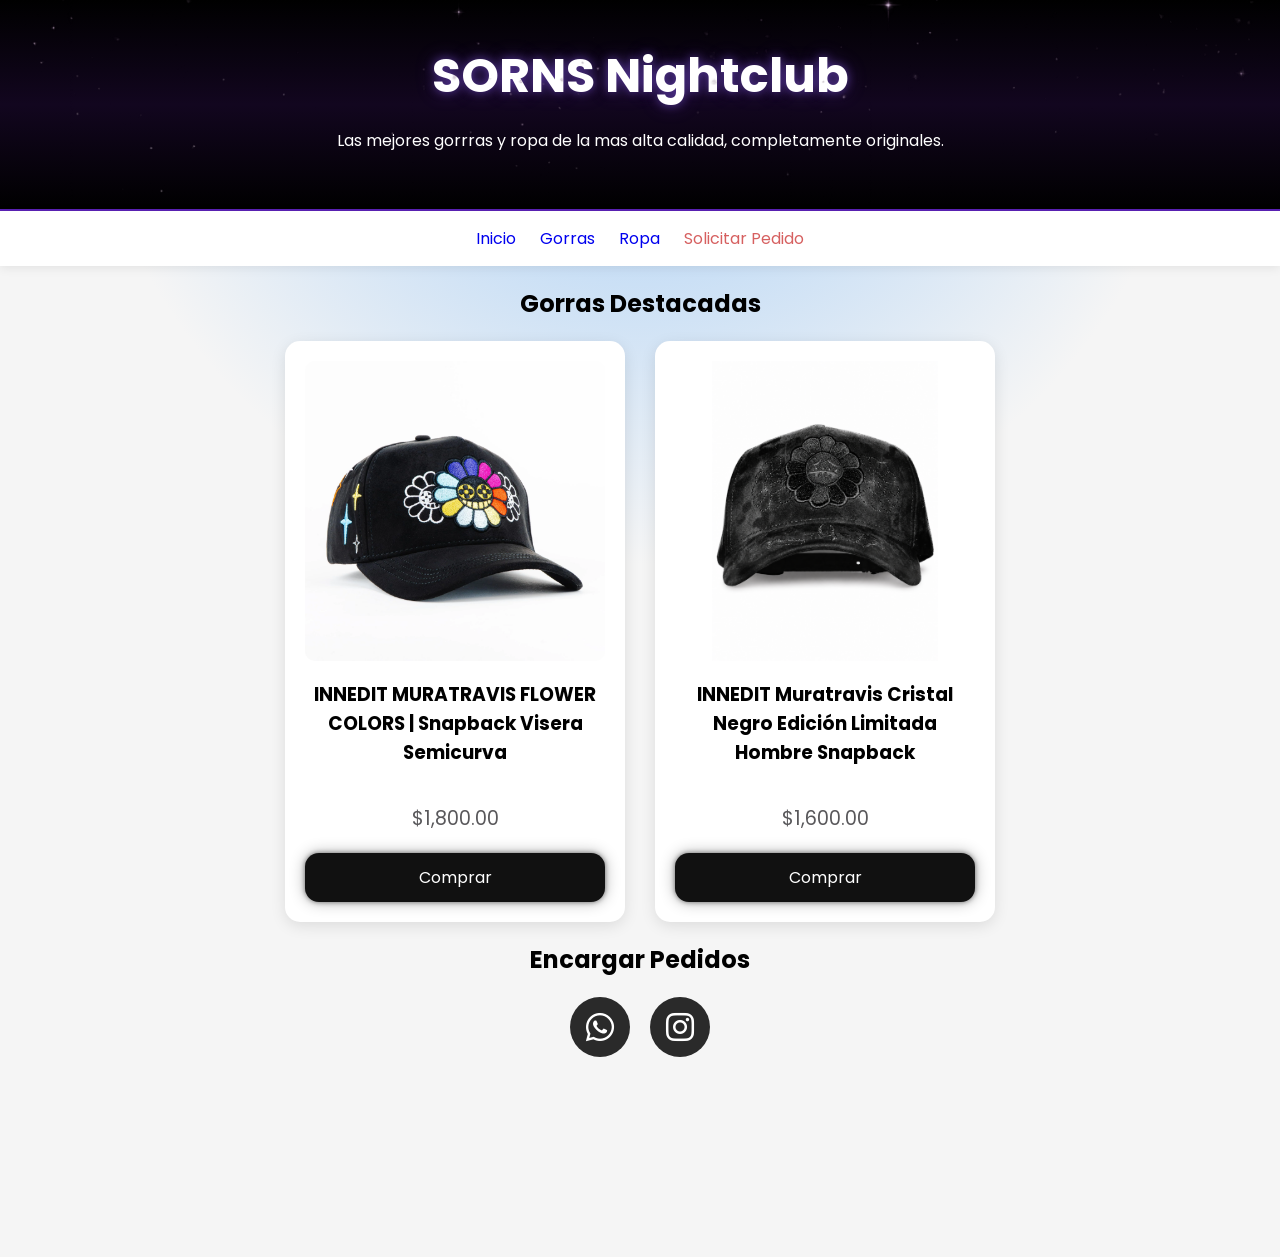
==== index.html @ 6f7561a1 "Add files via upload" ====
<!DOCTYPE html>
<html>
<head>
    
    <title>Cátalogo de Gorras y Ropa</title>
    <link rel="stylesheet" href="styles.css"> 
    <link rel="stylesheet" href="https://cdnjs.cloudflare.com/ajax/libs/font-awesome/6.5.1/css/all.min.css">
    <meta name="viewport" content="width=device-width, initial-scale=1.0">
    <link href="https://fonts.googleapis.com/css2?family=Poppins:wght@300;400;600;700&display=swap" rel="stylesheet">
</head>

<body>
    <header>
        <h1>SORNS Nightclub</h1>
        <p>Las mejores gorrras y ropa de la mas alta calidad, completamente originales.</p>
    </header>
    <nav>
    <a href="#">Inicio</a>
    <a href="#">Gorras</a>
    <a href="#">Ropa</a>
    <a href="#encargar-pedidos" class="Pedidos">Solicitar Pedido</a>
</nav>
<section>
    <h2>Gorras Destacadas</h2>
    <div class="productos">

        <div class="producto">
    
    <img src="imagenes/flowers_frontal.webp">

    <h3>INNEDIT MURATRAVIS FLOWER COLORS | Snapback Visera Semicurva</h3>

    <p class="precio">$1,800.00</p>
   <a href="flower.html" class="boton">
    Comprar
</a>
</div>
    <div class="producto">
    <img src="imagenes/crystal_black.png">

    <h3>INNEDIT Muratravis Cristal Negro Edición Limitada Hombre Snapback</h3>

    <p class="precio">$1,600.00</p>

    <a href="crystal.html" class="boton">
    Comprar
</a>
</div>
</div>
</section>
    

    <section id="encargar-pedidos">
    <h2>Encargar Pedidos</h2>
   

    <div class="redes">
        <a href="https://chat.whatsapp.com/EMXRWHgowvvIhvLs0ZWQHH" target="_blank" class="whatsapp">
            <i class="fa-brands fa-whatsapp"></i>
        </a>

        <a href="https://www.instagram.com/nightclub_09/" target="_blank" class="instagram">
            <i class="fa-brands fa-instagram"></i>
        </a>
    </div>
</section>
</div>
</section>
---- styles.css ----
body{
    font-family: Arial, sans-serif;
    margin: 0;
}

header{
    text-align: center;
    padding: 20px;
}

nav{
    text-align: center;
    padding: 15px;
}

nav a{
    margin: 10px;
    text-decoration: none;
}

section{
    text-align: center;
}

img{
    border-radius: 10px;
}
.Pedidos{
    color: rgb(214, 96, 96);
}
.redes{
    display:flex;
    gap:20px;
    justify-content:center;
    margin-top:20px;
}

.redes a{
    width:60px;
    height:60px;
    border-radius:50%;
    display:flex;
    justify-content:center;
    align-items:center;
    text-decoration:none;
    font-size:32px;

    background-color:#2a2a2a;
    color:white;

    transition:0.3s;
}

.redes a:hover{
    transform:scale(1.1);
}

.whatsapp:hover{
    background-color:#25D366;
}

.instagram:hover{
    background:linear-gradient(
        45deg,
        #f09433,
        #e6683c,
        #dc2743,
        #cc2366,
        #bc1888
    );
}


.producto img{
    width:100%;
}

.producto:hover{
    transform:translateY(-10px);
}.producto{
    width:300px;
    padding:20px;
    border-radius:15px;
    background:white;

    box-shadow:0 4px 15px rgba(0,0,0,0.1);

    transition:all 0.3s ease;
}

.producto:hover{
    transform:translateY(-10px);

    box-shadow:
        0 10px 25px rgba(0,0,0,0.2),
        0 0 25px rgba(126, 77, 243, 0.4);
}
.producto img{
    width:100%;
    height:300px;
    object-fit:contain;
    border-radius:10px;
}
.productos{
    display: flex;
    justify-content: center;
    gap: 30px;
}
.productos{
    display:flex;
    justify-content:center;
    gap:30px;
}
.producto{
    display:flex;
    flex-direction:column;

}
.boton{
    display:inline-block;
    padding:12px 25px;
    background:#111;
    color:white;
    text-decoration:none;
    border-radius:8px;

    transition:all 0.3s ease;
}

.boton:hover{
    transform:translateY(-4px) scale(1.05);

    box-shadow:0 8px 20px rgba(0,0,0,0.25);
}
.boton{
    display:inline-block;
    padding:12px 25px;
    background:#111;
    color:white;
    text-decoration:none;
    border-radius:14px;

    transition:all 0.3s ease;

    box-shadow:
        0 0 5px rgba(0,0,0,0.5),
        0 0 15px rgba(0,0,0,0.3);
}
header{
    text-align:center;
    padding:40px 20px;

    background:linear-gradient(
        180deg,
        #000000,
        #12061f,
        #000000
    );

    color:white;

    border-bottom:2px solid #5b21b6;
}
header h1{
    font-size:3rem;
    margin:0;

    text-shadow:
        0 0 10px rgba(139,92,246,0.5),
        0 0 20px rgba(139,92,246,0.3);
}
header{
    position: relative;

    text-align:center;
    padding:40px 20px;

    background:linear-gradient(
        180deg,
        #000000,
        #12061f,
        #000000
    );

    color:white;
}
header::before{
    content:"";

    position:absolute;
    top:0;
    left:0;

    width:100%;
    height:100%;

    background-image:url("../imagenes/estrellas_fondo_superior.png");
    background-size:cover;
    background-position:center;

    opacity:1;

    pointer-events:none;
}
#encargar-pedidos{
    scroll-margin-top:120px;
}
html{
    scroll-behavior: smooth;
}
#encargar-pedidos{
    scroll-margin-top:120px;
    padding-bottom:200px;
}
nav{
    position: sticky;
    top: 0;
    background-color: white;
    z-index: 1000;
}
.producto{
    position: relative;

    width: 300px;
    padding: 20px;
    border-radius: 15px;
    background: white;

    box-shadow: 0 4px 15px rgba(0,0,0,0.1);
    transition: all 0.3s ease;
}
.boton:hover{
    background: linear-gradient(
        45deg,
        #25D366,
        #bc1888
    );
}
body{
    background:
        radial-gradient(circle at top,
            rgba(139,192,246,0.8),
            transparent 40%),
        #f5f5f5;
}
nav{
    background:white;
    box-shadow:0 2px 10px rgba(0,0,0,0.08);
}
.precio{
    font-size:1.2rem;
    color:#59585b;
    
}
body{
    font-family:'Poppins', sans-serif;
}
.precio-paginas{
    font-size: 2.5rem;
    font-weight: 300;
}

.precio-paginas span{
    font-size: 1rem;
    color: gray;
}
.descripcion{
    max-width:800px;
    margin:auto;
    padding:20px;
    background:white;
    border-radius:15px;
    box-shadow:0 4px 15px rgba(0,0,0,0.1);
    
}
.volver{
    display:inline-block;
    margin:20px;
    text-decoration:none;
    color:#8b5cf6;
    font-weight:bold;
}
.volver-boton{
    display:inline-block;

    padding:12px 25px;

    background:#111;
    color:white;

    text-decoration:none;

    border-radius:12px;

    font-weight:600;

    transition:all 0.3s ease;

    box-shadow:
        0 4px 15px rgba(0,0,0,0.15);
}

.volver-boton:hover{
    transform:translateY(-3px);

    background:linear-gradient(
        45deg,
        #6d28d9,
        #8b5cf6
    );

    box-shadow:
        0 0 20px rgba(139,92,246,0.4);
}
.volver-container{
    margin:40px 0 0 20px;
    text-align:left;
}

.volver-boton{
    display:inline-block;
    padding:12px 30px;
}
.galeria-producto{
    display:flex;
    align-items:flex-start;
    justify-content:center;
    gap:25px;

    width:100%;
    max-width:1400px;
    margin:40px auto 0;
    padding:0 20px;
}

.miniaturas{
    display:flex;
    flex-direction:column;
    gap:12px;
    width:120px;
}

.miniaturas img{
    width:100%;
    height:100px;
    object-fit:cover;
    cursor:pointer;
    border-radius:12px;
}

.foto-principal{
    width:650px;
    height:650px;

    object-fit:contain;

    background:white;

    border-radius:15px;

    box-shadow:0 4px 15px rgba(0,0,0,0.1);
}
.galeria-producto{
    display:flex;
    gap:15px;
    justify-content:center;
    align-items:flex-start;
}
.info-abajo{
    display:flex;

    justify-content:center;

    align-items:flex-start;

    gap:50px;

    margin-top:40px;
}

.info-producto{
    width:400px;
    margin-left:30px;
}
.descripcion{
    width:600px;

    background:white;

    padding:25px;

    border-radius:15px;

    box-shadow:0 4px 15px rgba(0,0,0,0.1);
}
.nombre-gorras{
     width:100%;
    padding-left:30px;

    white-space: nowrap;
}
.crystal{
    height:561px;
}
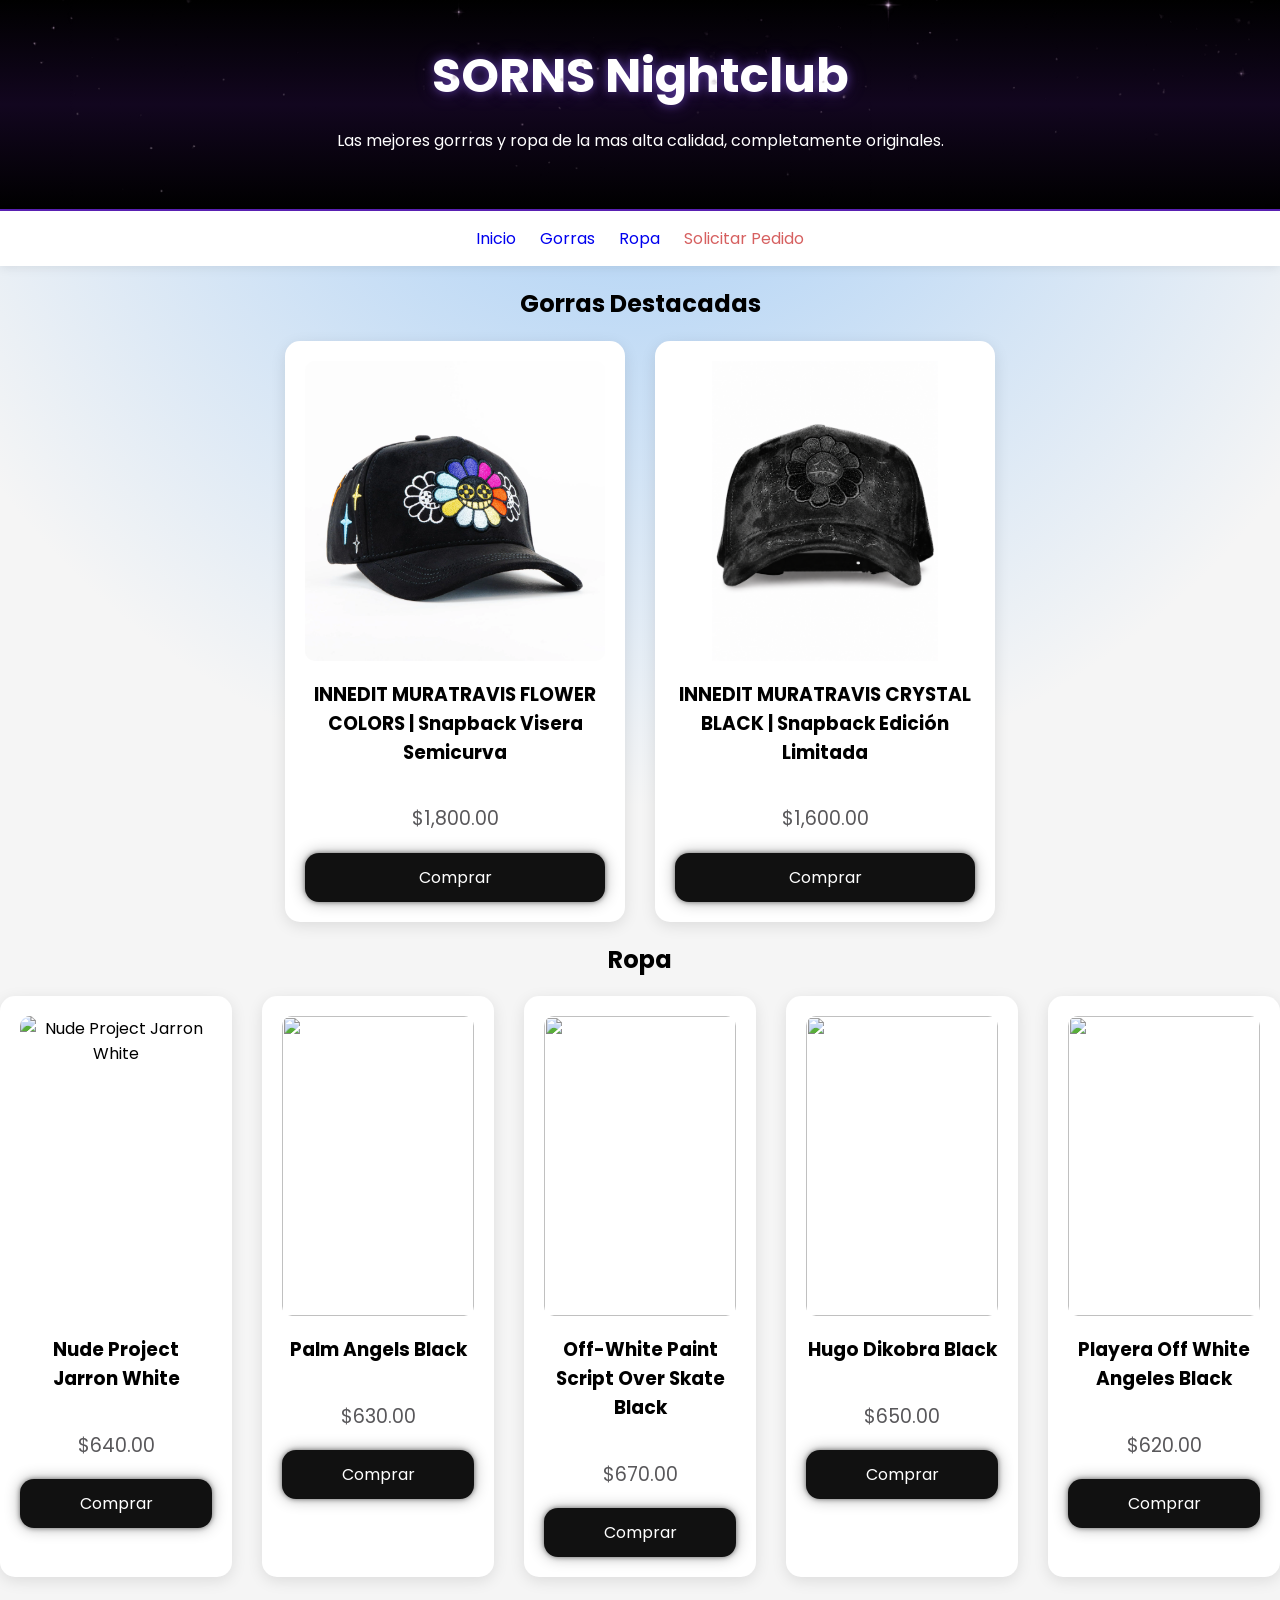
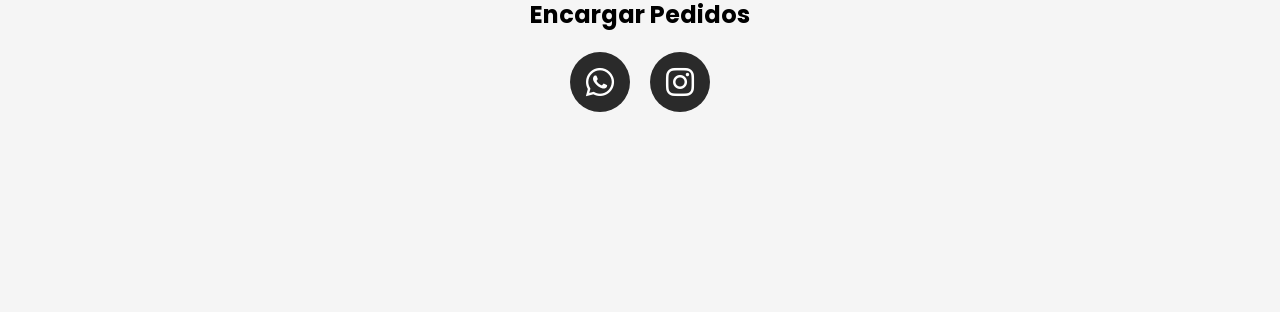
==== commit 8aee9477: "Update index.html" ====
--- a/index.html
+++ b/index.html
@@ -38,7 +38,7 @@
     <div class="producto">
     <img src="imagenes/crystal_black.png">
 
-    <h3>INNEDIT Muratravis Cristal Negro Edición Limitada Hombre Snapback</h3>
+    <h3>INNEDIT MURATRAVIS CRYSTAL BLACK | Snapback Edición Limitada </h3>
 
     <p class="precio">$1,600.00</p>
 
@@ -47,6 +47,83 @@
 </a>
 </div>
 </div>
+</section>
+<section>
+    <h2>Ropa</h2>
+
+    <div class="productos">
+
+        <div class="producto">
+            <img src="imagenes/Camisa1_frontal.png" alt="Nude Project Jarron White">
+
+            <h3>Nude Project Jarron White</h3>
+
+            <p class="precio">$640.00</p>
+
+            <a href="nude-proyect.html" class="boton">
+                Comprar
+            </a>
+        </div>
+
+    
+
+    <div class="producto">
+    <img src="imagenes/camisa-palm.png" alt="">
+
+    <h3>Palm Angels Black</h3>
+
+    <p class="precio">$630.00</p>
+
+    <a href="palm.html" class="boton">
+        Comprar
+    </a>
+    </div>
+
+    <div class="producto">
+    <img src="imagenes/camisa3.png" alt="">
+
+    <h3>Off-White Paint Script Over Skate Black</h3>
+
+    <p class="precio">$670.00</p>
+
+    <a href="off-white1.html" class="boton">
+        Comprar
+    </a>
+    </div>
+
+    <div class="producto">
+    <img src="imagenes/camisa4.png" alt="">
+
+    <h3>Hugo Dikobra Black</h3>
+
+    <p class="precio">$650.00</p>
+
+    <a href="cobra.html" class="boton">
+        Comprar
+    </a>
+    </div>
+
+    <div class="producto">
+    <img src="imagenes/camisa5.png" alt="">
+
+    <h3>Playera Off White Angeles Black</h3>
+
+    <p class="precio">$620.00</p>
+
+    <a href="off-white2.html" class="boton">
+        Comprar
+    </a>
+    </div>
+    </div>
+</section>
+
+
+
+</section>
+
+
+
+
 </section>
     
 
--- a/styles.css
+++ b/styles.css
@@ -194,7 +194,7 @@
     width:100%;
     height:100%;
 
-    background-image:url("../imagenes/estrellas_fondo_superior.png");
+    background-image:url("imagenes/estrellas_fondo_superior.png");
     background-size:cover;
     background-position:center;
 
@@ -362,43 +362,181 @@
 }
 .galeria-producto{
     display:flex;
-    gap:15px;
     justify-content:center;
     align-items:flex-start;
-}
+    gap:20px;
+    max-width:1400px;
+    margin:40px auto;
+    padding:0 20px;
+    box-sizing:border-box;
+}
+
+.miniaturas{
+    display:flex;
+    flex-direction:column;
+    gap:12px;
+    width:120px;
+}
+
+.miniaturas img{
+    width:100%;
+    height:100px;
+    object-fit:cover;
+    cursor:pointer;
+    border-radius:12px;
+}
+
+.foto-principal{
+    width:650px;
+    height:650px;
+    object-fit:contain;
+    background:white;
+    border-radius:15px;
+    box-shadow:0 4px 15px rgba(0,0,0,0.1);
+}
+
+
+.crystal{
+    height:561px;
+}
+
+
+.nombre-gorras{
+    width:90%;
+    margin:20px auto;
+    padding:0 15px;
+    white-space:normal;
+    word-wrap:break-word;
+}
+
+
+
 .info-abajo{
     display:flex;
-
     justify-content:center;
-
     align-items:flex-start;
-
     gap:50px;
-
     margin-top:40px;
 }
 
 .info-producto{
     width:400px;
-    margin-left:30px;
-}
+}
+
 .descripcion{
     width:600px;
-
     background:white;
-
     padding:25px;
-
     border-radius:15px;
-
     box-shadow:0 4px 15px rgba(0,0,0,0.1);
 }
-.nombre-gorras{
-     width:100%;
-    padding-left:30px;
-
-    white-space: nowrap;
-}
-.crystal{
-    height:561px;
-}+
+/* ===== BOTON VOLVER ===== */
+
+.volver-container{
+    margin:40px 0 0 20px;
+    text-align:left;
+}
+
+.volver-boton{
+    display:inline-block;
+    padding:12px 30px;
+    background:#111;
+    color:white;
+    text-decoration:none;
+    border-radius:12px;
+    font-weight:600;
+    transition:.3s;
+}
+
+.volver-boton:hover{
+    background:linear-gradient(
+        45deg,
+        #6d28d9,
+        #8b5cf6
+    );
+
+    transform:translateY(-3px);
+}
+
+
+html,
+body{
+    overflow-x:hidden;
+    max-width:100%;
+}
+
+@media (max-width:768px){
+
+    .nombre-gorras{
+        width:95%;
+        font-size:1.6rem;
+        margin:20px auto;
+    }
+
+    .galeria-producto{
+        flex-direction:column;
+        align-items:center;
+        padding:0 10px;
+    }
+
+    .miniaturas{
+        flex-direction:row;
+        width:100%;
+        overflow-x:auto;
+        justify-content:flex-start;
+    }
+
+    .miniaturas img{
+        width:70px;
+        height:70px;
+        flex-shrink:0;
+    }
+
+    .foto-principal{
+        width:95%;
+        height:auto;
+    }
+
+    .crystal{
+        height:auto;
+    }
+
+    .info-abajo{
+        flex-direction:column;
+        align-items:center;
+        gap:20px;
+    }
+
+    .info-producto,
+    .descripcion{
+        width:90%;
+    }
+
+    .precio-paginas{
+        font-size:2rem;
+    }
+
+    .volver-container{
+        text-align:center;
+        margin:30px 0;
+    }
+
+    header h1{
+        font-size:2rem;
+    }
+
+    header p{
+        font-size:0.9rem;
+    }
+
+    .productos{
+        flex-direction:column;
+        align-items:center;
+    }
+
+    .producto{
+        width:90%;
+        max-width:350px;
+    }
+}
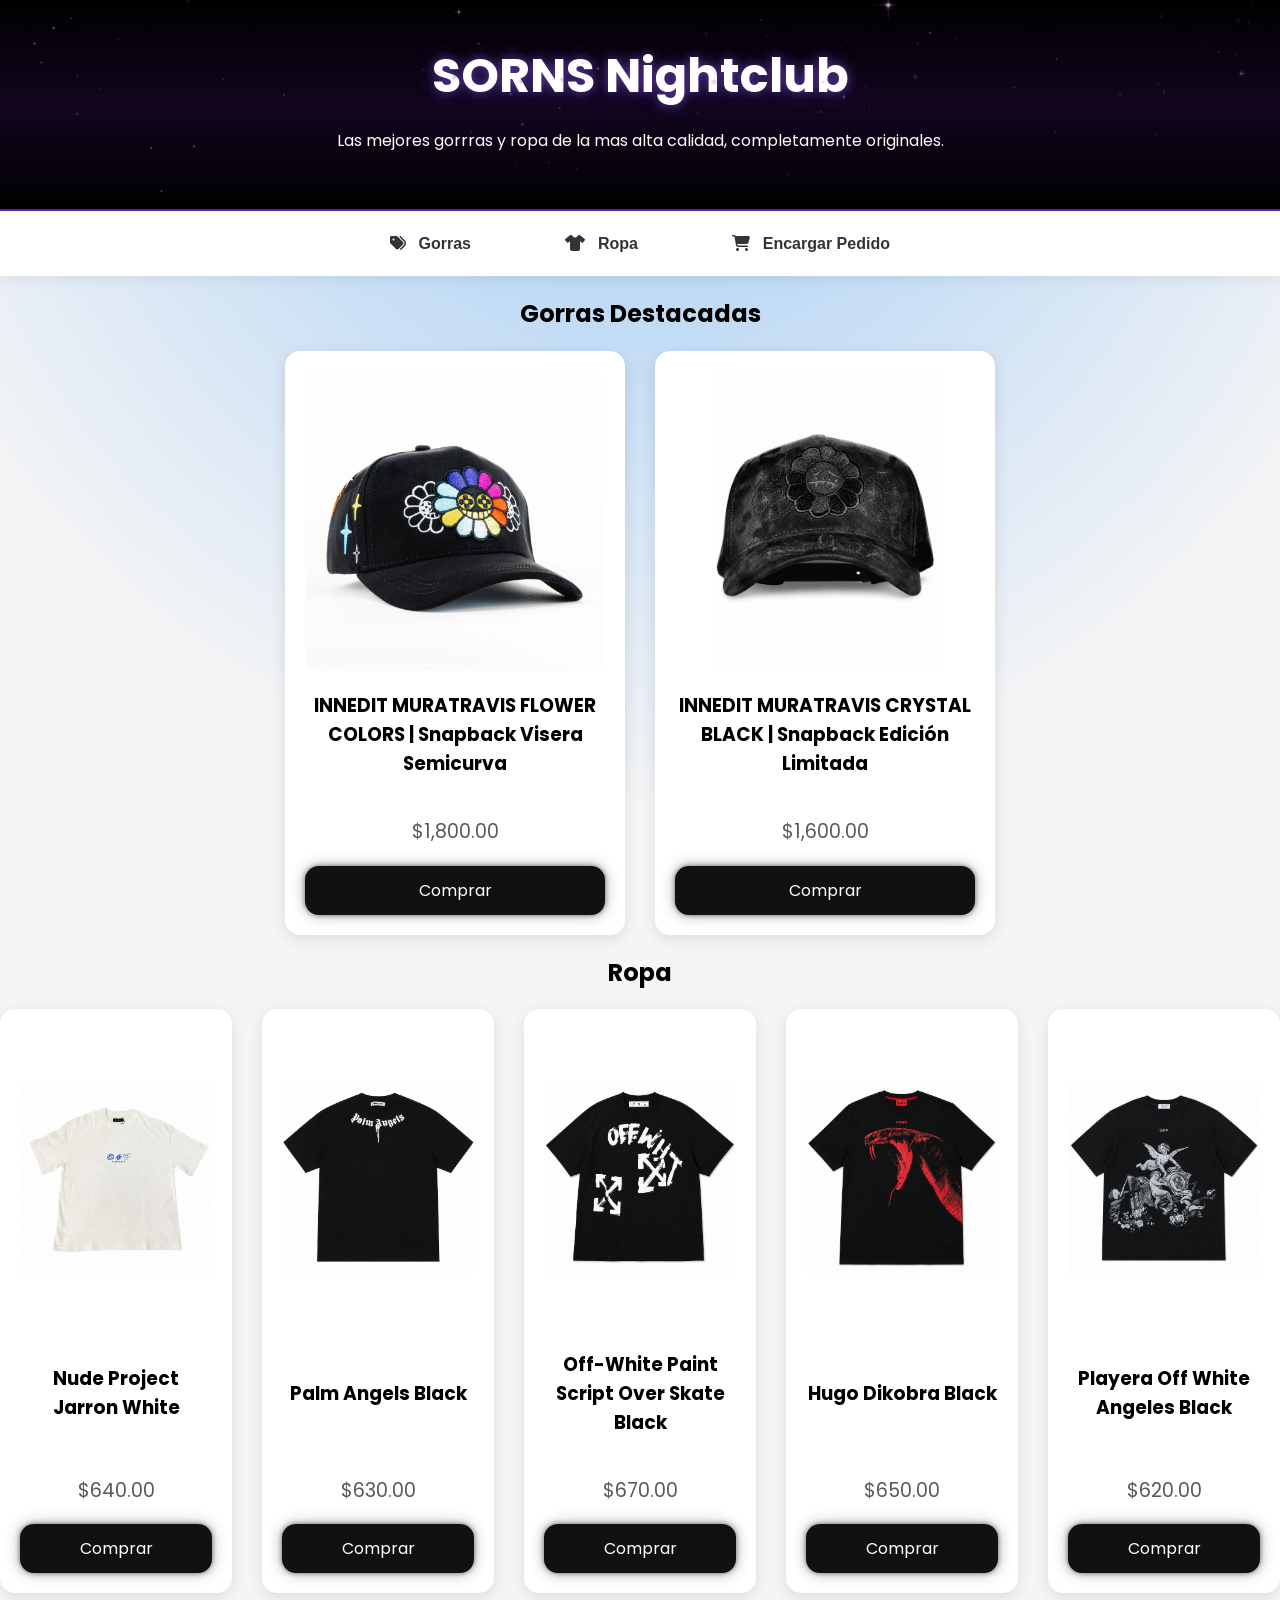
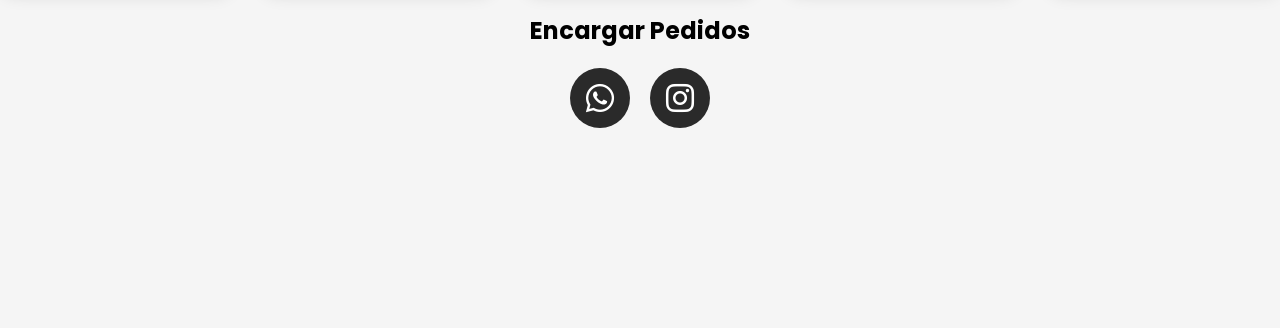
==== commit cdd3f85e: "Update index.html" ====
--- a/index.html
+++ b/index.html
@@ -2,7 +2,7 @@
 <html>
 <head>
     
-    <title>Cátalogo de Gorras y Ropa</title>
+    <title>Snors Nigth Club</title>
     <link rel="stylesheet" href="styles.css"> 
     <link rel="stylesheet" href="https://cdnjs.cloudflare.com/ajax/libs/font-awesome/6.5.1/css/all.min.css">
     <meta name="viewport" content="width=device-width, initial-scale=1.0">
@@ -14,13 +14,21 @@
         <h1>SORNS Nightclub</h1>
         <p>Las mejores gorrras y ropa de la mas alta calidad, completamente originales.</p>
     </header>
-    <nav>
-    <a href="#">Inicio</a>
-    <a href="#">Gorras</a>
-    <a href="#">Ropa</a>
-    <a href="#encargar-pedidos" class="Pedidos">Solicitar Pedido</a>
+
+<nav>
+   <a href="#Gorras-destacadas">
+        <i class="fa-solid fa-tags"></i></i> Gorras
+    </a>
+
+    <a href="#seccion-ropa">
+        <i class="fa-solid fa-shirt"></i> Ropa
+    </a>
+
+    <a href="#encargar-pedidos">
+        <i class="fa-solid fa-cart-shopping"></i> Encargar Pedido
+    </a>
 </nav>
-<section>
+<section id="Gorras-destacadas">
     <h2>Gorras Destacadas</h2>
     <div class="productos">
 
@@ -48,7 +56,7 @@
 </div>
 </div>
 </section>
-<section>
+<section id="seccion-ropa">
     <h2>Ropa</h2>
 
     <div class="productos">
--- a/styles.css
+++ b/styles.css
@@ -26,7 +26,13 @@
     border-radius: 10px;
 }
 .Pedidos{
-    color: rgb(214, 96, 96);
+    color: rgb(22, 66, 143);
+}
+.Ropa{
+    color: rgb(22, 66, 143);
+}
+.GorrasIn{
+    color: rgb(22, 66, 143);
 }
 .redes{
     display:flex;
@@ -539,4 +545,72 @@
         width:90%;
         max-width:350px;
     }
-}
+} 
+.producto h3{
+    height: 90px;
+    display: flex;
+    align-items: center;
+    justify-content: center;
+}
+.producto{
+    display: flex;
+    flex-direction: column;
+}
+
+.boton{
+    margin-top: auto;
+}
+nav{
+    background:white;
+    box-shadow:0 2px 15px rgba(0,0,0,0.08);
+    padding:20px;
+}
+
+nav a{
+    text-decoration:none;
+    color:#333;
+    font-weight:600;
+    margin:0 25px;
+    padding:10px 20px;
+    border-radius:10px;
+    transition:0.3s;
+}
+
+nav a:hover{
+    background:#8b5cf6;
+    color:white;
+}
+nav a{
+    text-decoration:none;
+    color:#333;
+    font-weight:600;
+    margin:0 25px;
+}
+
+nav i{
+    margin-right:8px;
+}
+@media (max-width:768px){
+
+    nav{
+        display:flex;
+        justify-content:center;
+        align-items:center;
+        gap:15px;
+        flex-wrap:wrap;
+        padding:15px 10px;
+    }
+
+    nav a{
+        font-size:0.9rem;
+        margin:0;
+        padding:10px 15px;
+    }
+
+    nav i{
+        margin-right:5px;
+    }
+}
+*{
+    -webkit-tap-highlight-color: transparent;
+}
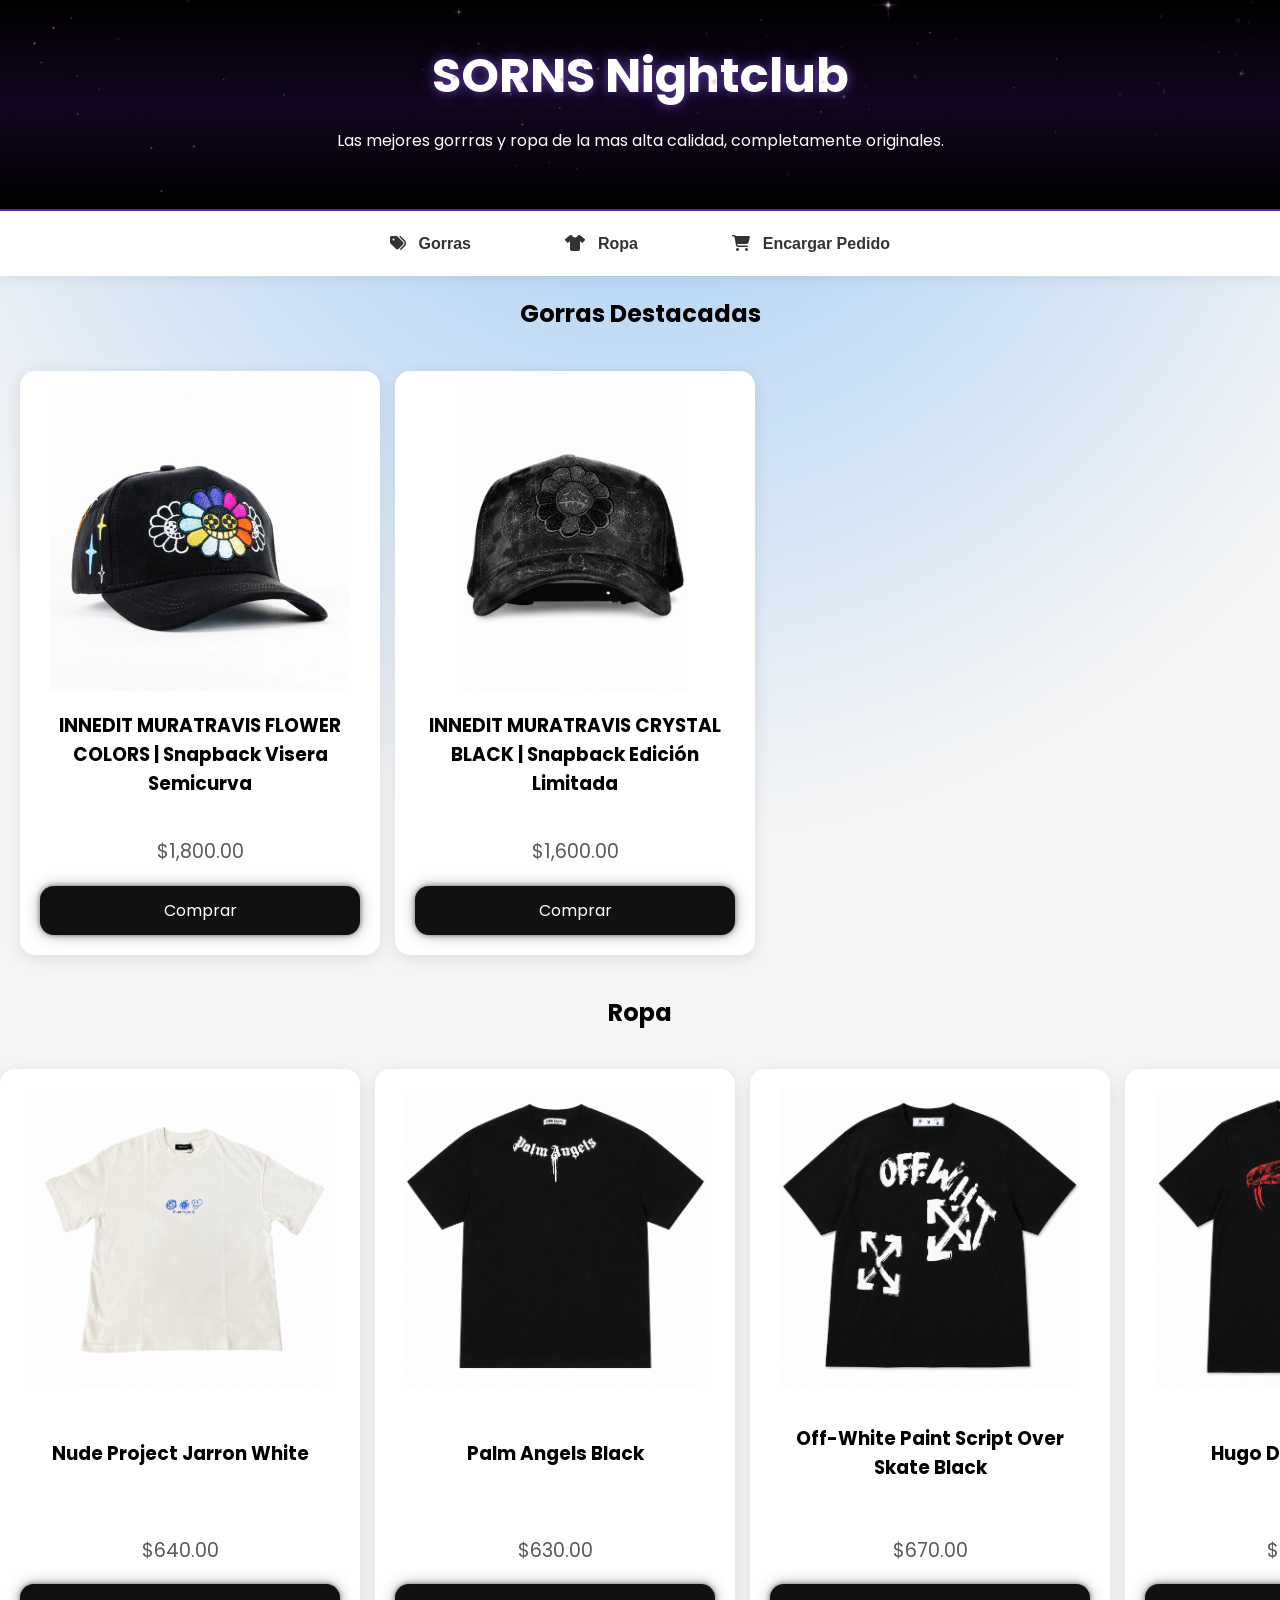
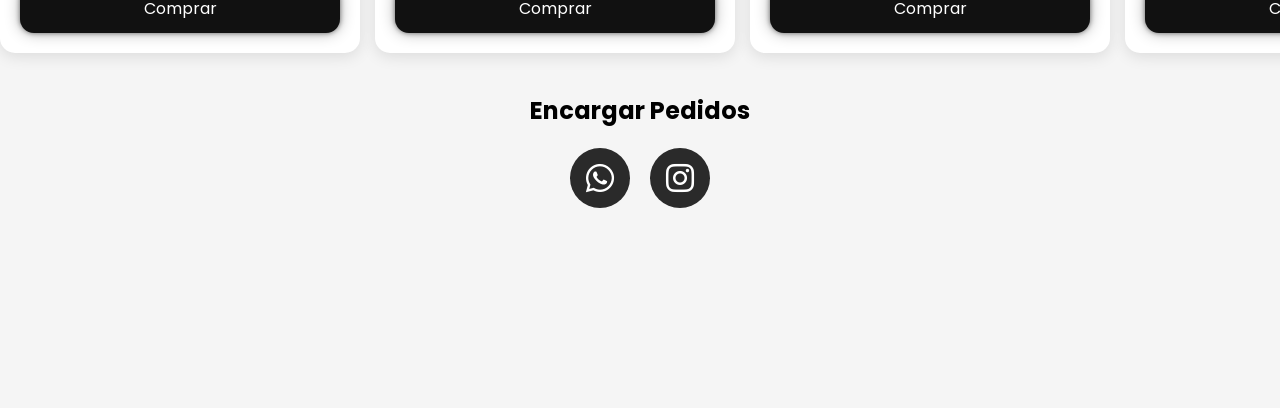
==== commit dd6fcfef: "Update index.html" ====
--- a/index.html
+++ b/index.html
@@ -7,6 +7,7 @@
     <link rel="stylesheet" href="https://cdnjs.cloudflare.com/ajax/libs/font-awesome/6.5.1/css/all.min.css">
     <meta name="viewport" content="width=device-width, initial-scale=1.0">
     <link href="https://fonts.googleapis.com/css2?family=Poppins:wght@300;400;600;700&display=swap" rel="stylesheet">
+    
 </head>
 
 <body>
@@ -17,7 +18,7 @@
 
 <nav>
    <a href="#Gorras-destacadas">
-        <i class="fa-solid fa-tags"></i></i> Gorras
+        <i class="fa-solid fa-tags"></i> Gorras
     </a>
 
     <a href="#seccion-ropa">
@@ -124,20 +125,12 @@
     </div>
     </div>
 </section>
-
-
-
 </section>
-
-
-
-
 </section>
     
 
-    <section id="encargar-pedidos">
+  <section id="encargar-pedidos">
     <h2>Encargar Pedidos</h2>
-   
 
     <div class="redes">
         <a href="https://chat.whatsapp.com/EMXRWHgowvvIhvLs0ZWQHH" target="_blank" class="whatsapp">
@@ -149,5 +142,6 @@
         </a>
     </div>
 </section>
-</div>
-</section>
+
+</body>
+</html>
--- a/styles.css
+++ b/styles.css
@@ -107,16 +107,8 @@
     object-fit:contain;
     border-radius:10px;
 }
-.productos{
-    display: flex;
-    justify-content: center;
-    gap: 30px;
-}
-.productos{
-    display:flex;
-    justify-content:center;
-    gap:30px;
-}
+
+
 .producto{
     display:flex;
     flex-direction:column;
@@ -536,15 +528,7 @@
         font-size:0.9rem;
     }
 
-    .productos{
-        flex-direction:column;
-        align-items:center;
-    }
-
-    .producto{
-        width:90%;
-        max-width:350px;
-    }
+  
 } 
 .producto h3{
     height: 90px;
@@ -552,10 +536,7 @@
     align-items: center;
     justify-content: center;
 }
-.producto{
-    display: flex;
-    flex-direction: column;
-}
+
 
 .boton{
     margin-top: auto;
@@ -614,3 +595,84 @@
 *{
     -webkit-tap-highlight-color: transparent;
 }
+.talla{
+    font-size: 1.5rem;
+    color: #666;
+    font-weight: 600;
+    text-transform: uppercase;
+    margin-bottom: 5px;
+}
+
+.precio-paginas{
+    font-size: 3rem;
+    font-weight: 300;
+    margin-top: 0;
+}
+
+.precio-paginas span{
+    font-size: 1rem;
+    color: gray;
+}
+.productos{
+    
+    
+
+    
+    overflow-y:hidden;
+
+    padding:20px;
+
+    scroll-snap-type:x mandatory;
+
+    scrollbar-width:none; 
+}
+
+.productos::-webkit-scrollbar{
+    display:none; 
+}
+
+  .producto{
+    flex:0 0 320px;
+
+
+    scroll-snap-align:center;
+
+    transition:transform .3s ease,
+               box-shadow .3s ease;
+}
+.producto:hover{
+    transform:translateY(-8px) scale(1.03);
+
+    box-shadow:
+        0 12px 30px rgba(0,0,0,.18),
+        0 0 20px rgba(139,92,246,.25);
+}
+.productos{
+    
+    scroll-behavior:smooth;
+}
+.productos{
+    cursor:grab;
+}
+
+.productos:active{
+    cursor:grabbing;
+}
+.productos{
+    scroll-snap-type:x mandatory;
+    scroll-behavior:smooth;
+}
+
+.producto{
+    scroll-snap-align:start;
+}
+.productos{
+    display:flex;
+    overflow-x:auto;
+    gap:15px;
+
+   
+
+    -webkit-overflow-scrolling:auto;
+}
+
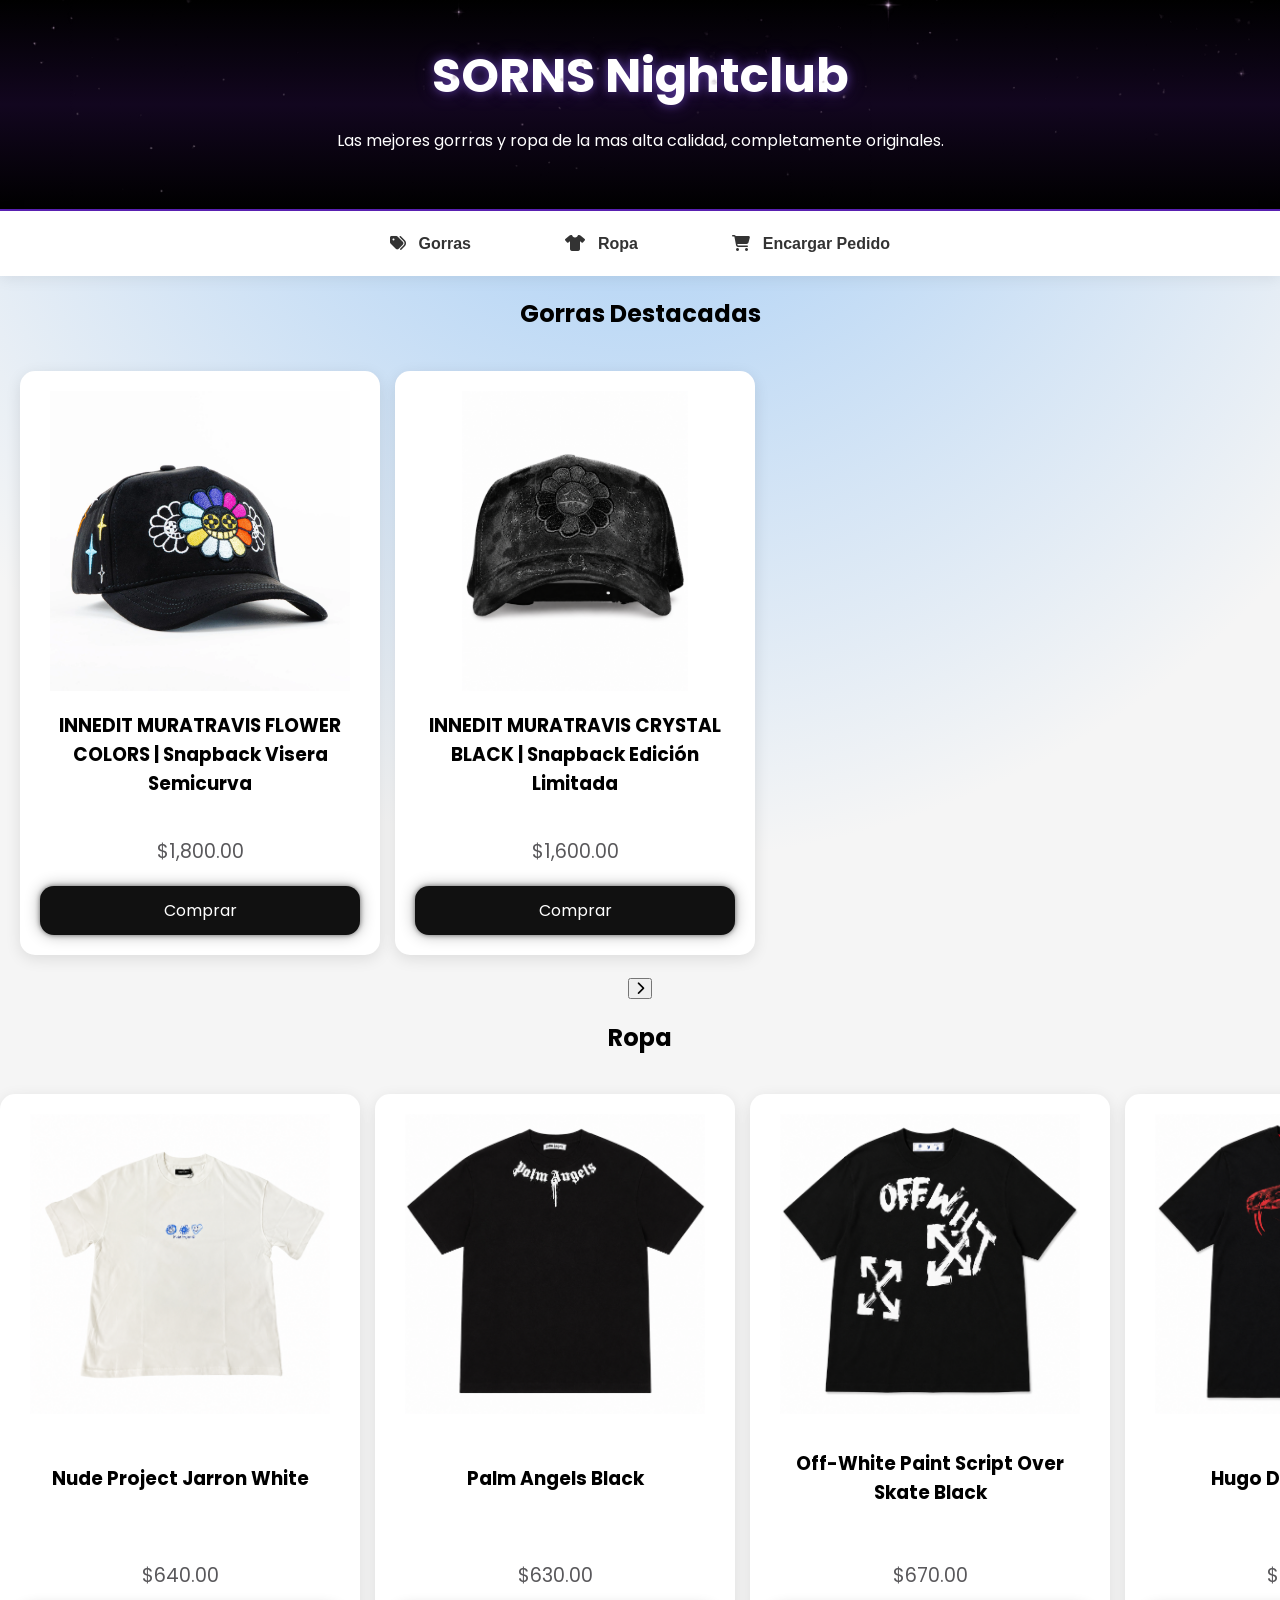
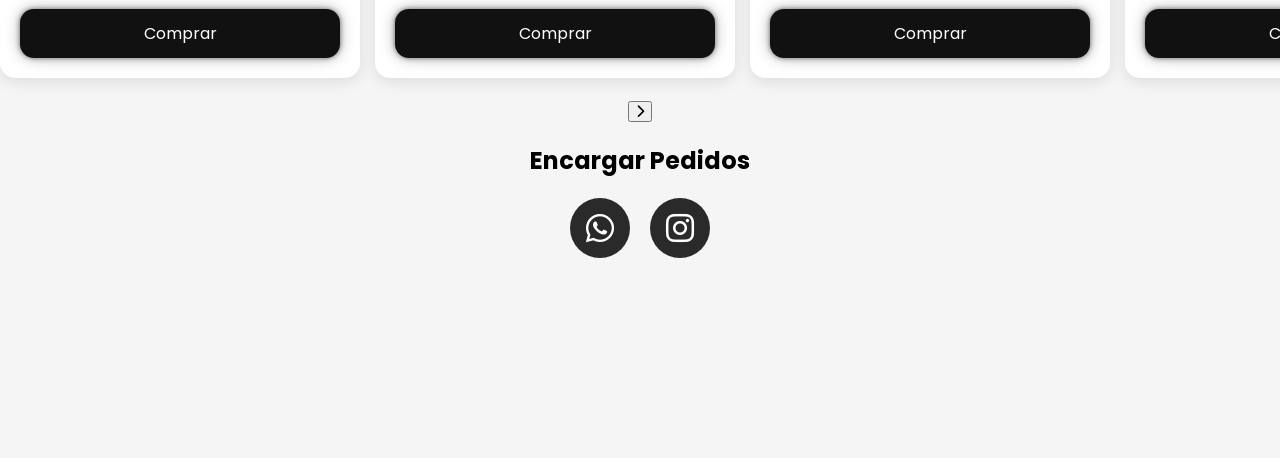
==== commit e81742ee: "Fix HTML structure and add product carousel functionality" ====
--- a/index.html
+++ b/index.html
@@ -31,6 +31,7 @@
 </nav>
 <section id="Gorras-destacadas">
     <h2>Gorras Destacadas</h2>
+    <div class="productos-carrusel">
     <div class="productos">
 
         <div class="producto">
@@ -56,10 +57,15 @@
 </a>
 </div>
 </div>
+<button class="productos-flecha" type="button" aria-label="Ver mas productos">
+    <i class="fa-solid fa-chevron-right"></i>
+</button>
+</div>
 </section>
 <section id="seccion-ropa">
     <h2>Ropa</h2>
 
+    <div class="productos-carrusel">
     <div class="productos">
 
         <div class="producto">
@@ -124,8 +130,10 @@
     </a>
     </div>
     </div>
-</section>
-</section>
+    <button class="productos-flecha" type="button" aria-label="Ver mas productos">
+        <i class="fa-solid fa-chevron-right"></i>
+    </button>
+    </div>
 </section>
     
 
@@ -143,5 +151,29 @@
     </div>
 </section>
 
+<script>
+    document.querySelectorAll(".productos-carrusel").forEach((carrusel) => {
+        const productos = carrusel.querySelector(".productos");
+        const flecha = carrusel.querySelector(".productos-flecha");
+
+        const actualizarFlecha = () => {
+            const quedaContenido = productos.scrollLeft + productos.clientWidth < productos.scrollWidth - 8;
+            flecha.classList.toggle("productos-flecha--oculta", !quedaContenido);
+            carrusel.classList.toggle("productos-carrusel--final", !quedaContenido);
+        };
+
+        flecha.addEventListener("click", () => {
+            productos.scrollBy({
+                left: productos.clientWidth * 0.85,
+                behavior: "smooth"
+            });
+        });
+
+        productos.addEventListener("scroll", actualizarFlecha, { passive: true });
+        window.addEventListener("resize", actualizarFlecha);
+        actualizarFlecha();
+    });
+</script>
+
 </body>
 </html>
--- a/styles.css
+++ b/styles.css
@@ -675,4 +675,12 @@
 
     -webkit-overflow-scrolling:auto;
 }
-
+div{
+    scrollbar-width:none;
+    -ms-overflow-style:none;
+}
+
+div::-webkit-scrollbar{
+    display:none;
+}
+
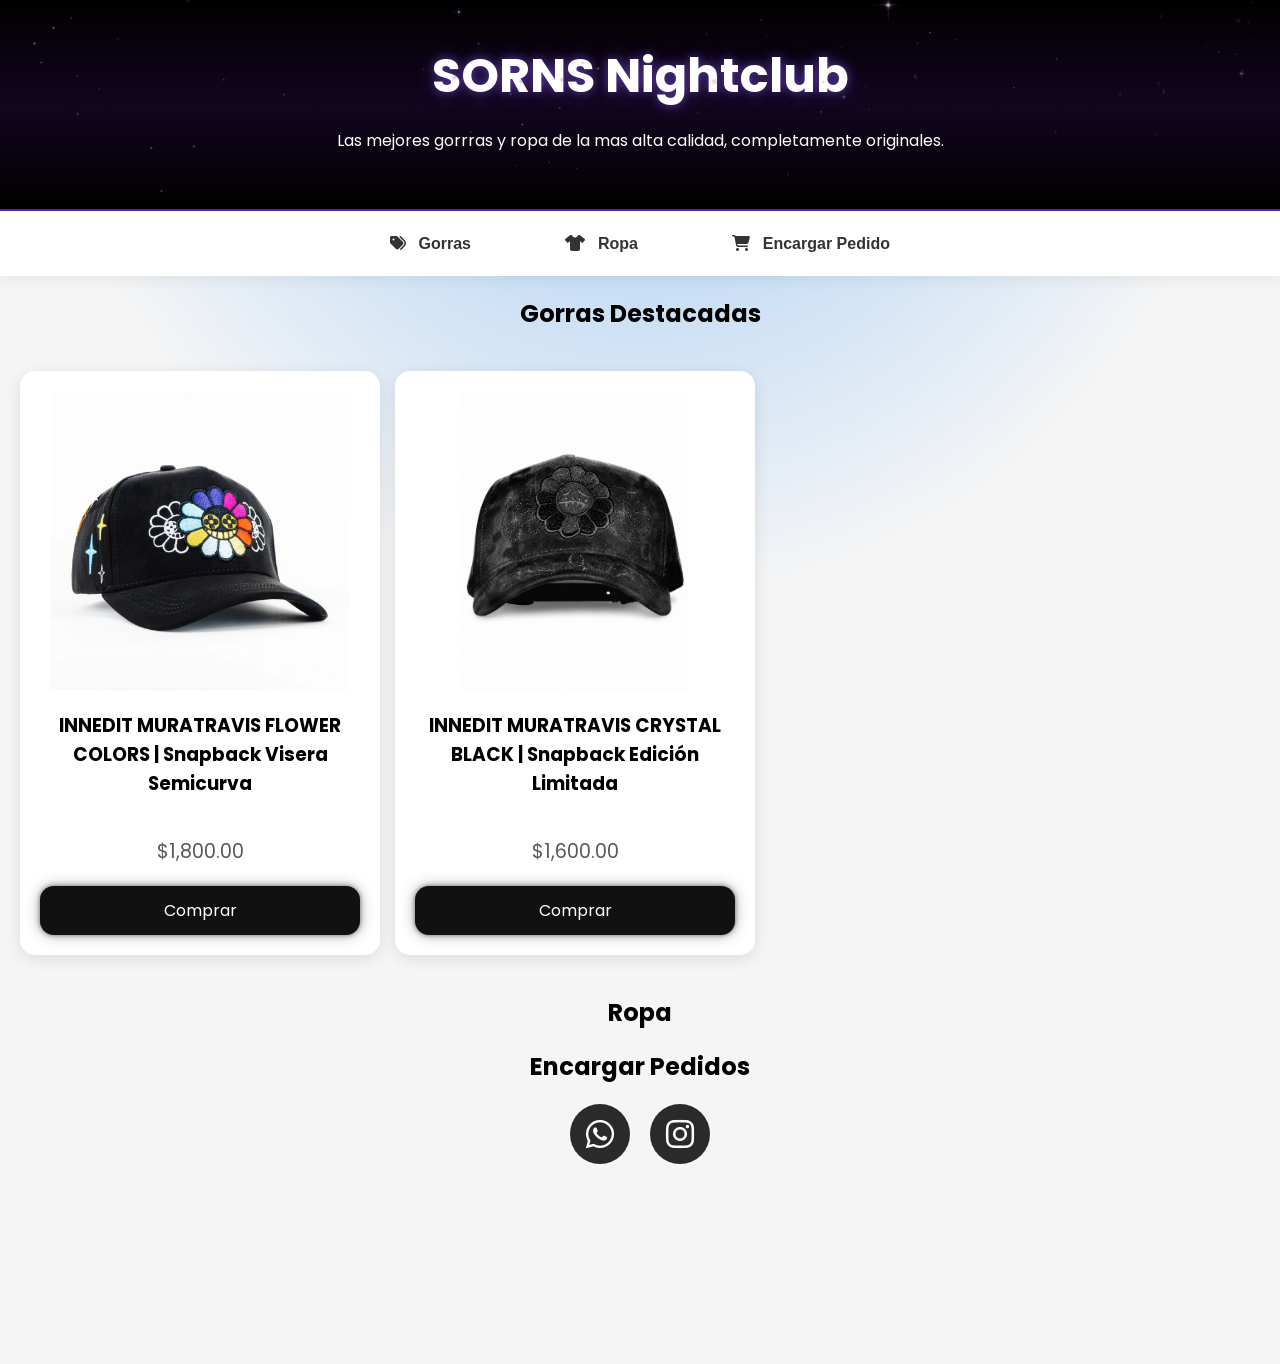
==== commit e9683a24: "Update index.html" ====
--- a/index.html
+++ b/index.html
@@ -64,77 +64,6 @@
 </section>
 <section id="seccion-ropa">
     <h2>Ropa</h2>
-
-    <div class="productos-carrusel">
-    <div class="productos">
-
-        <div class="producto">
-            <img src="imagenes/Camisa1_frontal.png" alt="Nude Project Jarron White">
-
-            <h3>Nude Project Jarron White</h3>
-
-            <p class="precio">$640.00</p>
-
-            <a href="nude-proyect.html" class="boton">
-                Comprar
-            </a>
-        </div>
-
-    
-
-    <div class="producto">
-    <img src="imagenes/camisa-palm.png" alt="">
-
-    <h3>Palm Angels Black</h3>
-
-    <p class="precio">$630.00</p>
-
-    <a href="palm.html" class="boton">
-        Comprar
-    </a>
-    </div>
-
-    <div class="producto">
-    <img src="imagenes/camisa3.png" alt="">
-
-    <h3>Off-White Paint Script Over Skate Black</h3>
-
-    <p class="precio">$670.00</p>
-
-    <a href="off-white1.html" class="boton">
-        Comprar
-    </a>
-    </div>
-
-    <div class="producto">
-    <img src="imagenes/camisa4.png" alt="">
-
-    <h3>Hugo Dikobra Black</h3>
-
-    <p class="precio">$650.00</p>
-
-    <a href="cobra.html" class="boton">
-        Comprar
-    </a>
-    </div>
-
-    <div class="producto">
-    <img src="imagenes/camisa5.png" alt="">
-
-    <h3>Playera Off White Angeles Black</h3>
-
-    <p class="precio">$620.00</p>
-
-    <a href="off-white2.html" class="boton">
-        Comprar
-    </a>
-    </div>
-    </div>
-    <button class="productos-flecha" type="button" aria-label="Ver mas productos">
-        <i class="fa-solid fa-chevron-right"></i>
-    </button>
-    </div>
-</section>
     
 
   <section id="encargar-pedidos">
--- a/styles.css
+++ b/styles.css
@@ -631,6 +631,14 @@
     display:none; 
 }
 
+.productos-carrusel{
+    position:relative;
+}
+
+.productos-flecha{
+    display:none;
+}
+
   .producto{
     flex:0 0 320px;
 
@@ -675,6 +683,81 @@
 
     -webkit-overflow-scrolling:auto;
 }
+
+@media (max-width:768px){
+
+    .productos-carrusel{
+        position:relative;
+    }
+
+    .productos-carrusel::after{
+        content:"";
+        position:absolute;
+        top:0;
+        right:0;
+        width:76px;
+        height:100%;
+        pointer-events:none;
+        background:linear-gradient(
+            90deg,
+            rgba(245,245,245,0),
+            rgba(245,245,245,0.96)
+        );
+        z-index:1;
+    }
+
+    .productos-carrusel--final::after{
+        display:none;
+    }
+
+    .productos{
+        padding-right:68px;
+        -webkit-overflow-scrolling:touch;
+    }
+
+    .producto{
+        flex-basis:min(78vw, 320px);
+    }
+
+    .productos-flecha{
+        position:absolute;
+        top:50%;
+        right:12px;
+        z-index:2;
+
+        display:flex;
+        align-items:center;
+        justify-content:center;
+
+        width:48px;
+        height:48px;
+        border:0;
+        border-radius:50%;
+
+        background:#111;
+        color:white;
+        font-size:1.1rem;
+        cursor:pointer;
+
+        box-shadow:
+            0 8px 20px rgba(0,0,0,0.25),
+            0 0 18px rgba(139,92,246,0.35);
+
+        transform:translateY(-50%);
+        transition:opacity 0.2s ease,
+                   transform 0.2s ease;
+    }
+
+    .productos-flecha:active{
+        transform:translateY(-50%) scale(0.94);
+    }
+
+    .productos-flecha--oculta{
+        opacity:0;
+        pointer-events:none;
+    }
+}
+
 div{
     scrollbar-width:none;
     -ms-overflow-style:none;
@@ -683,4 +766,3 @@
 div::-webkit-scrollbar{
     display:none;
 }
-
